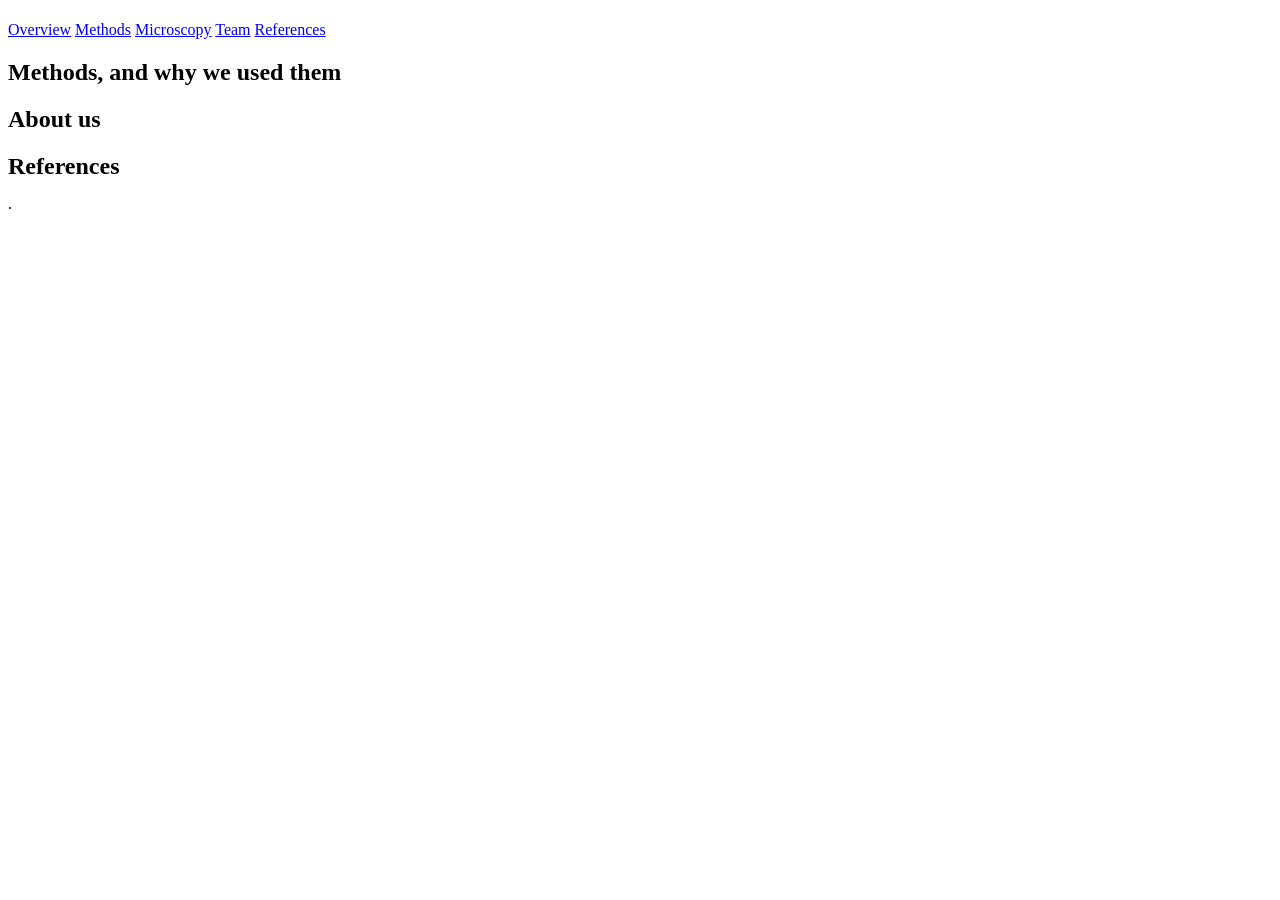
==== index.html @ 8ad6cc35 "Add files via upload" ====
<!doctype html>
<html lang="en">
<head>
  <meta charset="utf-8">
  <meta name="viewport" content="width=device-width, initial-scale=1, viewport-fit=cover">
  <title>CRISPR Project Companion</title>
  <meta name="description" content="Videos, images, methods and references accompanying our CRISPR-Cas poster.">
  <meta name="theme-color" content="#000000">
  <link rel="preconnect" href="https://fonts.googleapis.com">
  <link rel="preconnect" href="https://fonts.gstatic.com" crossorigin>
  <link href="https://fonts.googleapis.com/css2?family=Space+Grotesk:wght@500;600;700&family=Inter:wght@400;500;600&display=swap" rel="stylesheet">
  <link rel="stylesheet" href="assets/style.css">
</head>
<body>
  <div id="preview-banner" class="preview-banner" hidden>Preview of your unsaved draft. Visitors don't see this version.</div>

  <header class="hero">
    <div class="wrap">
      <span class="badge" data-bind="meta.badge"></span>
      <h1 data-bind="meta.title"></h1>
      <p class="subtitle" data-bind="meta.subtitle"></p>
      <p class="course" data-bind="meta.course"></p>
      <figure class="hero-media" id="hero-media"></figure>
    </div>
  </header>

  <nav class="toc" aria-label="Sections">
    <div class="wrap toc-inner">
      <a href="#overview">Overview</a>
      <a href="#methods">Methods</a>
      <a href="#results">Microscopy</a>
      <a href="#team">Team</a>
      <a href="#references">References</a>
    </div>
  </nav>

  <main>
    <section id="overview" class="wrap section">
      <h2 data-bind="overview.heading"></h2>
      <div class="prose" id="overview-body"></div>
    </section>

    <section id="methods" class="wrap section">
      <h2>Methods, and why we used them</h2>
      <ol class="methods" id="methods-list"></ol>
    </section>

    <section id="results" class="wrap section">
      <h2 data-bind="results.heading"></h2>
      <div class="prose" id="results-intro"></div>
      <div class="gallery" id="gallery"></div>
    </section>

    <section id="team" class="wrap section">
      <h2>About us</h2>
      <div class="authors" id="authors"></div>
      <div class="prose ack" id="ack"></div>
    </section>

    <section id="references" class="wrap section">
      <h2>References</h2>
      <ol class="refs" id="refs"></ol>
    </section>
  </main>

  <footer class="wrap footer">
    <p><span data-bind="meta.course"></span> · <span data-bind="meta.date"></span></p>
  </footer>

  <dialog id="lightbox" class="lightbox" aria-label="Enlarged image">
    <button class="lb-close" aria-label="Close">×</button>
    <img alt="">
    <p class="lb-cap"></p>
  </dialog>

  <script src="assets/common.js"></script>
  <script src="assets/site.js"></script>
</body>
</html>
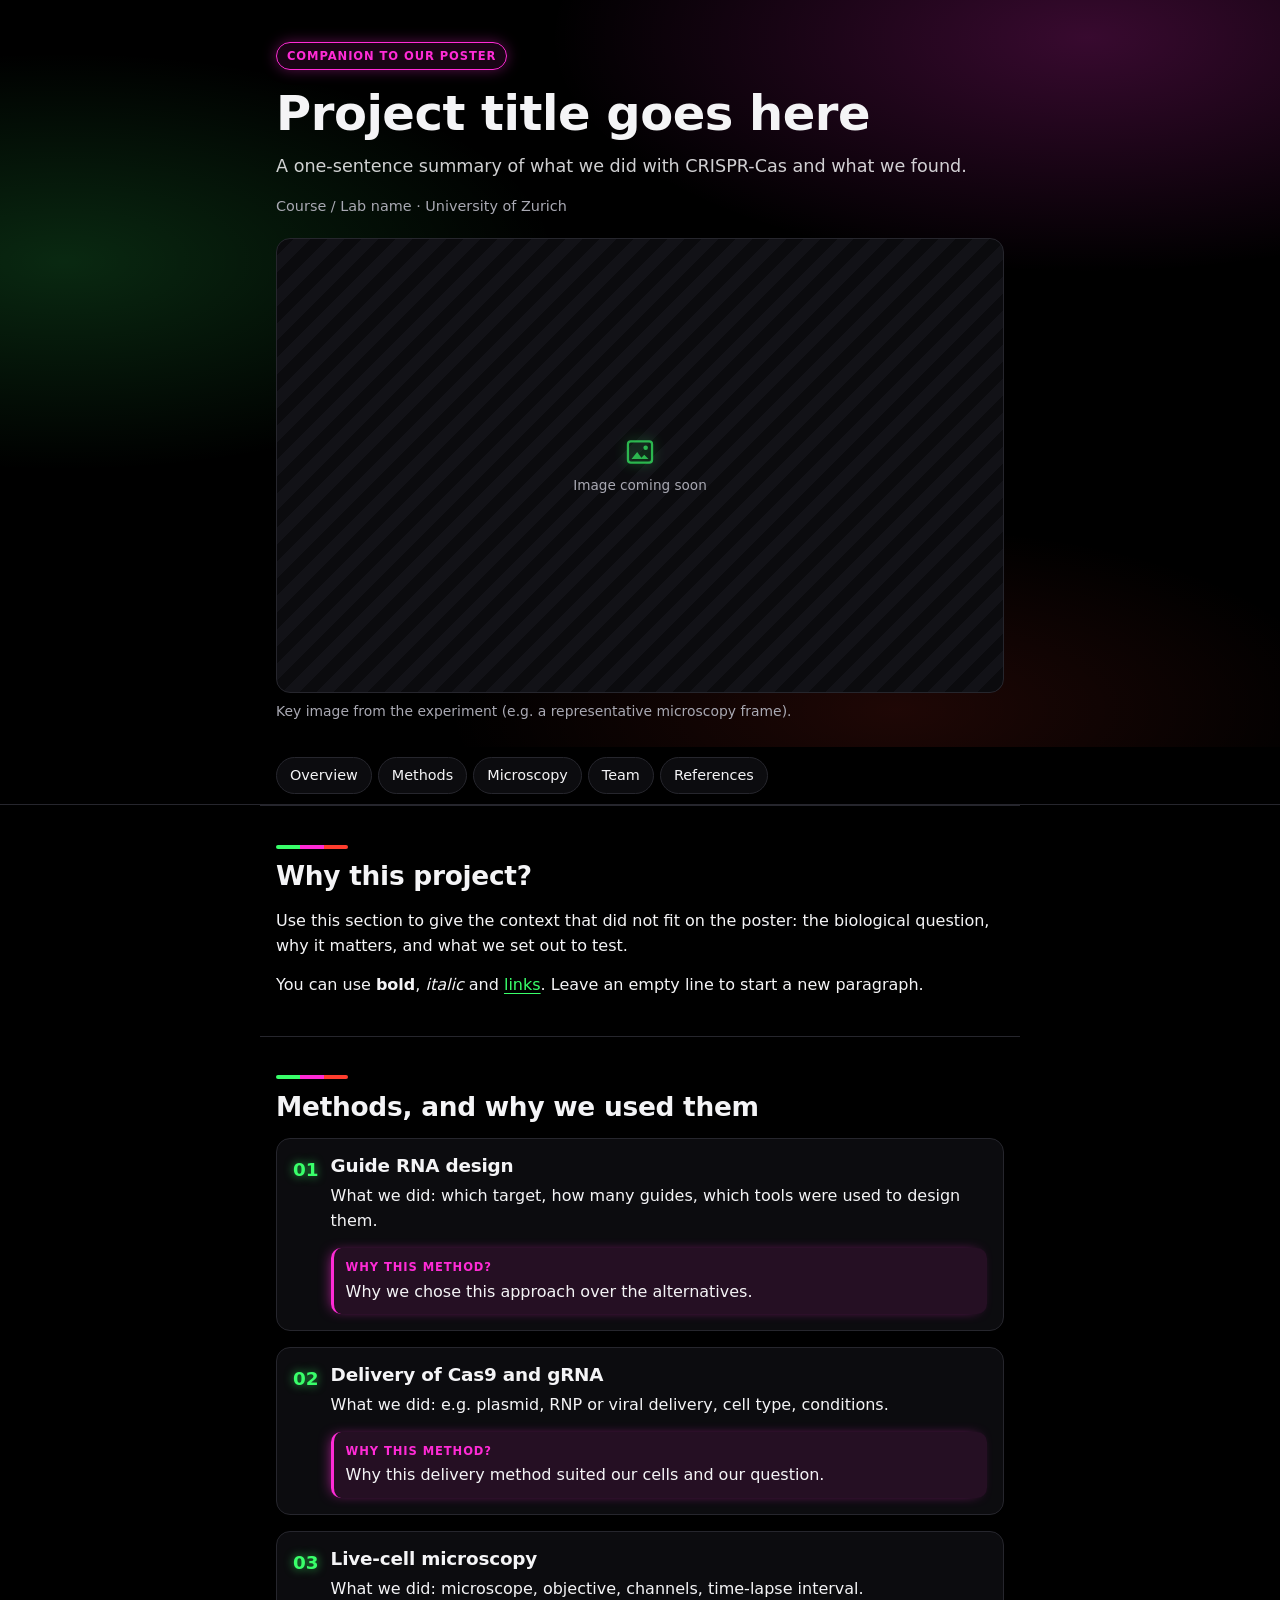
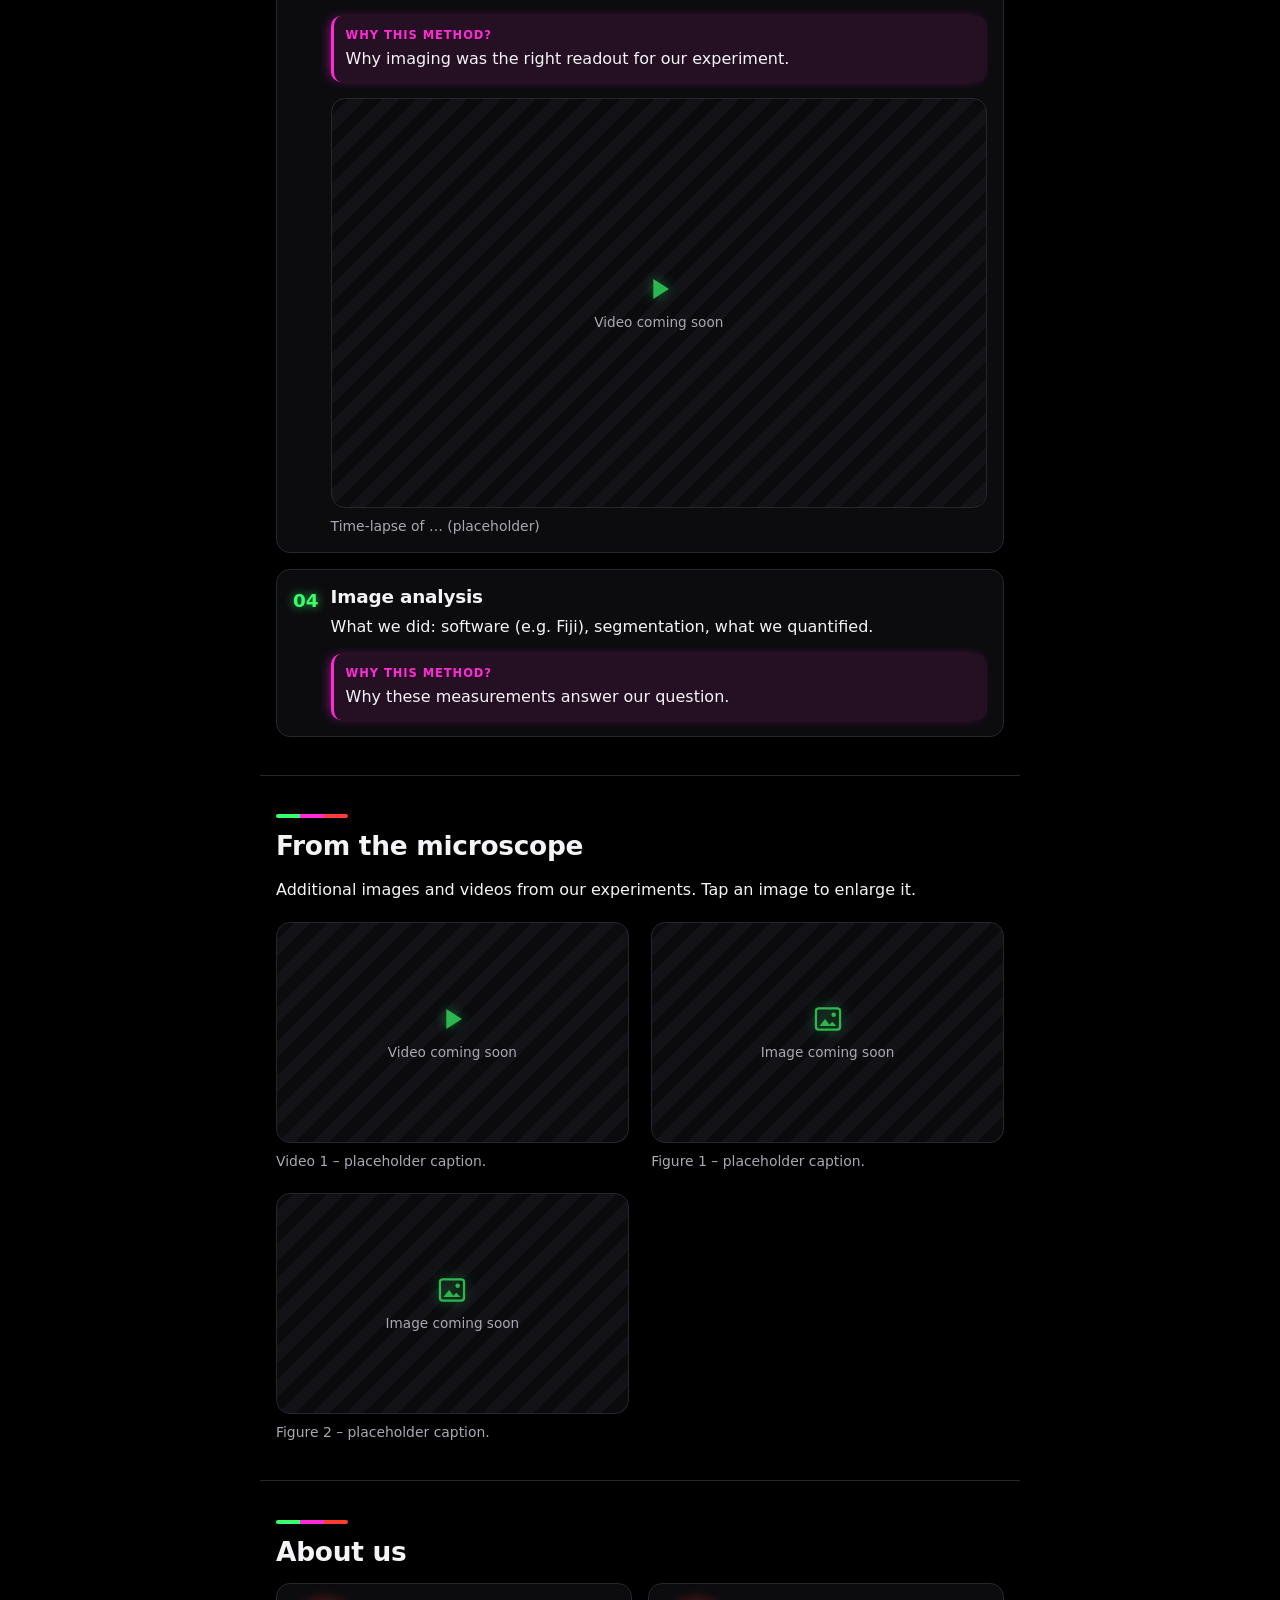
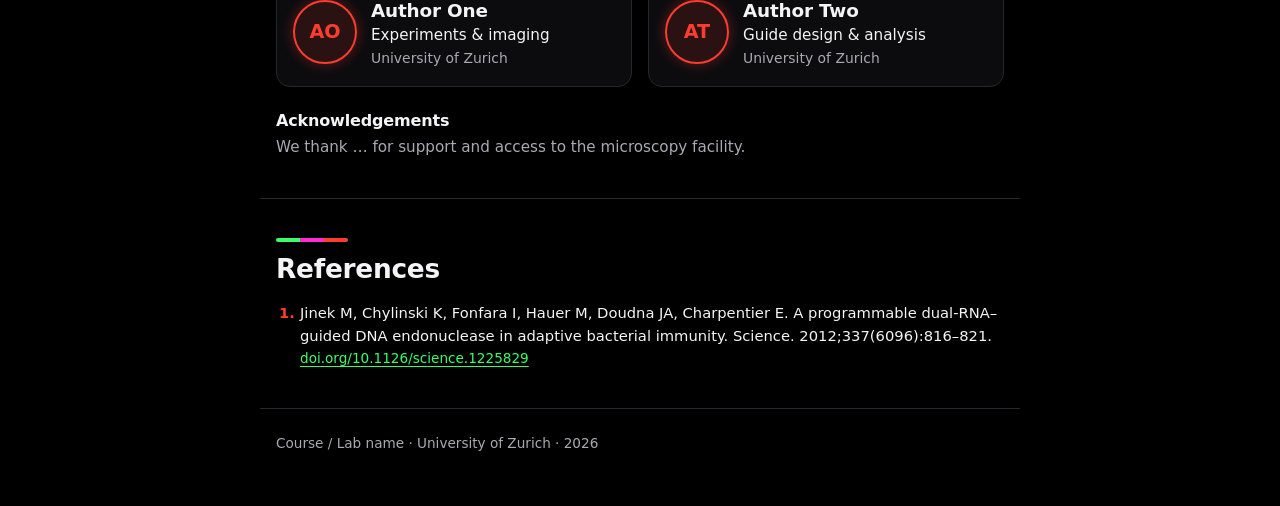
==== commit 61133556: "Add files via upload" ====
--- a/index.html
+++ b/index.html
@@ -9,7 +9,7 @@
   <link rel="preconnect" href="https://fonts.googleapis.com">
   <link rel="preconnect" href="https://fonts.gstatic.com" crossorigin>
   <link href="https://fonts.googleapis.com/css2?family=Space+Grotesk:wght@500;600;700&family=Inter:wght@400;500;600&display=swap" rel="stylesheet">
-  <link rel="stylesheet" href="assets/style.css">
+  <link rel="stylesheet" href="style.css">
 </head>
 <body>
   <div id="preview-banner" class="preview-banner" hidden>Preview of your unsaved draft. Visitors don't see this version.</div>
@@ -73,7 +73,7 @@
     <p class="lb-cap"></p>
   </dialog>
 
-  <script src="assets/common.js"></script>
-  <script src="assets/site.js"></script>
+  <script src="common.js"></script>
+  <script src="site.js"></script>
 </body>
 </html>
--- a/style.css
+++ b/style.css
@@ -0,0 +1,157 @@
+/* Fluorescence palette: always black, like a microscopy image. */
+:root {
+  --bg: #000000;
+  --surface: #0c0c0f;
+  --surface-2: #16161b;
+  --ink: #f4f4f6;
+  --ink-2: #a9a9b3;
+  --line: #26262d;
+
+  --gfp: #39ff6a;       /* GFP green: links, numbers, primary accent */
+  --magenta: #ff2bd6;   /* magenta: "why" boxes, badge */
+  --farred: #ff3d2e;    /* far-red: authors, references */
+  --gfp-soft: rgba(57, 255, 106, 0.10);
+  --magenta-soft: rgba(255, 43, 214, 0.10);
+  --farred-soft: rgba(255, 61, 46, 0.12);
+
+  --radius: 14px;
+  --display: "Space Grotesk", Inter, system-ui, sans-serif;
+  --sans: Inter, system-ui, -apple-system, "Segoe UI", sans-serif;
+  color-scheme: dark;
+}
+
+* { box-sizing: border-box; }
+html { scroll-behavior: smooth; scroll-padding-top: 64px; -webkit-text-size-adjust: 100%; background: var(--bg); }
+body {
+  margin: 0; background: var(--bg); color: var(--ink);
+  font: 16px/1.6 var(--sans); overflow-x: hidden;
+}
+img, video { max-width: 100%; display: block; }
+a { color: var(--gfp); text-underline-offset: 3px; }
+h1, h2, h3 { font-family: var(--display); line-height: 1.15; margin: 0; text-wrap: balance; letter-spacing: -0.01em; }
+h2 { font-size: 1.65rem; font-weight: 700; margin-bottom: 1rem; }
+h2::before {
+  content: ""; display: block; width: 72px; height: 4px; border-radius: 2px; margin-bottom: 0.8rem;
+  background: linear-gradient(90deg, var(--gfp) 0 33%, var(--magenta) 33% 66%, var(--farred) 66%);
+}
+h3 { font-size: 1.15rem; font-weight: 600; }
+p { margin: 0 0 0.8em; }
+
+.wrap { max-width: 760px; margin: 0 auto; padding: 0 16px; }
+.section { padding: 2.4rem 16px; border-top: 1px solid var(--line); }
+.prose p:last-child { margin-bottom: 0; }
+
+.preview-banner {
+  position: sticky; top: 0; z-index: 30; background: var(--farred); color: #000; font-weight: 600;
+  font-size: 0.85rem; text-align: center; padding: 6px 12px;
+}
+
+/* Hero: faint fluorescent glows on black */
+.hero {
+  padding: 2.6rem 0 1.6rem;
+  background:
+    radial-gradient(60% 45% at 85% 5%, rgba(255, 43, 214, 0.22), transparent 70%),
+    radial-gradient(55% 40% at 5% 35%, rgba(57, 255, 106, 0.16), transparent 70%),
+    radial-gradient(50% 35% at 70% 95%, rgba(255, 61, 46, 0.12), transparent 70%);
+}
+.badge {
+  display: inline-block; font-size: 0.72rem; font-weight: 600; letter-spacing: 0.08em; text-transform: uppercase;
+  color: var(--magenta); border: 1px solid var(--magenta); background: var(--magenta-soft);
+  padding: 4px 10px; border-radius: 999px; margin-bottom: 1rem; box-shadow: 0 0 14px rgba(255, 43, 214, 0.35);
+}
+.badge:empty { display: none; }
+.hero h1 { font-size: clamp(2rem, 8vw, 3rem); font-weight: 700; margin-bottom: 0.7rem; }
+.subtitle { font-size: 1.1rem; color: var(--ink); opacity: 0.85; }
+.course { font-size: 0.9rem; color: var(--ink-2); margin-bottom: 1.3rem; }
+#hero-media .media { margin-top: 0.4rem; }
+
+/* Section nav */
+.toc {
+  position: sticky; top: 0; z-index: 20; background: rgba(0, 0, 0, 0.82);
+  backdrop-filter: blur(10px); -webkit-backdrop-filter: blur(10px); border-bottom: 1px solid var(--line);
+}
+.toc-inner { display: flex; gap: 6px; overflow-x: auto; padding-top: 10px; padding-bottom: 10px; scrollbar-width: none; }
+.toc-inner::-webkit-scrollbar { display: none; }
+.toc a {
+  flex: none; text-decoration: none; color: var(--ink); font-size: 0.9rem; font-weight: 500;
+  padding: 6px 13px; border: 1px solid var(--line); border-radius: 999px; background: var(--surface);
+  transition: border-color 0.15s, color 0.15s, box-shadow 0.15s;
+}
+.toc a:hover, .toc a:active, .toc a:focus-visible {
+  color: var(--gfp); border-color: var(--gfp); box-shadow: 0 0 12px rgba(57, 255, 106, 0.35); outline: none;
+}
+
+/* Media */
+.media { margin: 0; }
+.media img, .media video, .placeholder {
+  width: 100%; border-radius: var(--radius); background: #000; border: 1px solid var(--line);
+}
+.media figcaption { font-size: 0.87rem; color: var(--ink-2); margin-top: 0.5rem; line-height: 1.45; }
+.placeholder {
+  aspect-ratio: 16 / 10; display: grid; place-content: center; justify-items: center; gap: 6px;
+  background: repeating-linear-gradient(135deg, #0b0b0e 0 12px, #121217 12px 24px);
+  color: var(--ink-2); font-size: 0.85rem; font-weight: 500;
+}
+.placeholder svg { width: 34px; height: 34px; fill: var(--gfp); color: var(--gfp); opacity: 0.7; filter: drop-shadow(0 0 6px rgba(57, 255, 106, 0.6)); }
+.zoom { all: unset; display: block; cursor: zoom-in; width: 100%; }
+.zoom:focus-visible { outline: 2px solid var(--gfp); border-radius: var(--radius); }
+
+.gallery { display: grid; gap: 1.4rem; margin-top: 1.2rem; }
+@media (min-width: 640px) { .gallery { grid-template-columns: 1fr 1fr; } }
+
+/* Methods */
+.methods { list-style: none; margin: 0; padding: 0; display: grid; gap: 1rem; }
+.method {
+  display: grid; grid-template-columns: auto 1fr; gap: 12px;
+  background: var(--surface); border: 1px solid var(--line); border-radius: var(--radius); padding: 16px;
+}
+.method-num {
+  font-family: var(--display); font-weight: 700; font-size: 1.15rem; color: var(--gfp);
+  text-shadow: 0 0 10px rgba(57, 255, 106, 0.7); font-variant-numeric: tabular-nums;
+}
+.method h3 { margin-bottom: 0.4rem; }
+.method-body { min-width: 0; }
+.why {
+  margin-top: 0.9rem; padding: 10px 12px; background: var(--magenta-soft); border-radius: 10px;
+  border-left: 3px solid var(--magenta); box-shadow: -4px 0 14px -6px rgba(255, 43, 214, 0.8);
+}
+.why-label { display: block; font-size: 0.72rem; font-weight: 600; text-transform: uppercase; letter-spacing: 0.08em; color: var(--magenta); margin-bottom: 2px; }
+.why p:last-child { margin-bottom: 0; }
+.method-media { display: grid; gap: 1rem; margin-top: 1rem; }
+
+/* Authors */
+.authors { display: grid; gap: 1rem; }
+@media (min-width: 640px) { .authors { grid-template-columns: 1fr 1fr; } }
+.author {
+  display: grid; grid-template-columns: 64px 1fr; gap: 14px; align-items: start;
+  background: var(--surface); border: 1px solid var(--line); border-radius: var(--radius); padding: 16px;
+}
+.avatar { width: 64px; height: 64px; border-radius: 50%; object-fit: cover; border: 2px solid var(--farred); }
+.initials {
+  display: grid; place-items: center; background: var(--farred-soft); color: var(--farred);
+  font-family: var(--display); font-weight: 700; font-size: 1.2rem; box-shadow: 0 0 14px rgba(255, 61, 46, 0.35);
+}
+.author .role { color: var(--ink); font-weight: 500; margin: 2px 0 0; font-size: 0.95rem; }
+.author .aff { color: var(--ink-2); font-size: 0.87rem; margin: 0; }
+.author .bio { font-size: 0.92rem; margin-top: 0.5rem; }
+.author .mail { display: inline-block; margin-top: 0.4rem; font-size: 0.87rem; word-break: break-all; }
+.ack { margin-top: 1.6rem; font-size: 0.95rem; color: var(--ink-2); }
+.ack h3 { font-size: 1rem; color: var(--ink); margin-bottom: 0.3rem; }
+
+/* References */
+.refs { padding-left: 1.5rem; margin: 0; display: grid; gap: 0.9rem; font-size: 0.92rem; }
+.refs li::marker { color: var(--farred); font-weight: 700; }
+.ref-link { display: block; word-break: break-all; font-size: 0.85rem; }
+
+.footer { padding: 1.5rem 16px 2.5rem; color: var(--ink-2); font-size: 0.85rem; border-top: 1px solid var(--line); }
+
+/* Lightbox */
+.lightbox { border: 0; padding: 0; background: transparent; max-width: 100vw; max-height: 100vh; width: 100vw; height: 100vh; }
+.lightbox::backdrop { background: rgba(0, 0, 0, 0.94); }
+.lightbox[open] { display: grid; place-content: center; justify-items: center; gap: 10px; padding: 16px; }
+.lightbox img { max-height: 80vh; border-radius: 8px; }
+.lb-cap { color: #ddd; font-size: 0.9rem; text-align: center; max-width: 600px; }
+.lb-close {
+  position: fixed; top: 12px; right: 12px; width: 44px; height: 44px; border-radius: 50%; border: 1px solid var(--gfp);
+  background: rgba(0, 0, 0, 0.6); color: var(--gfp); font-size: 1.6rem; cursor: pointer;
+}
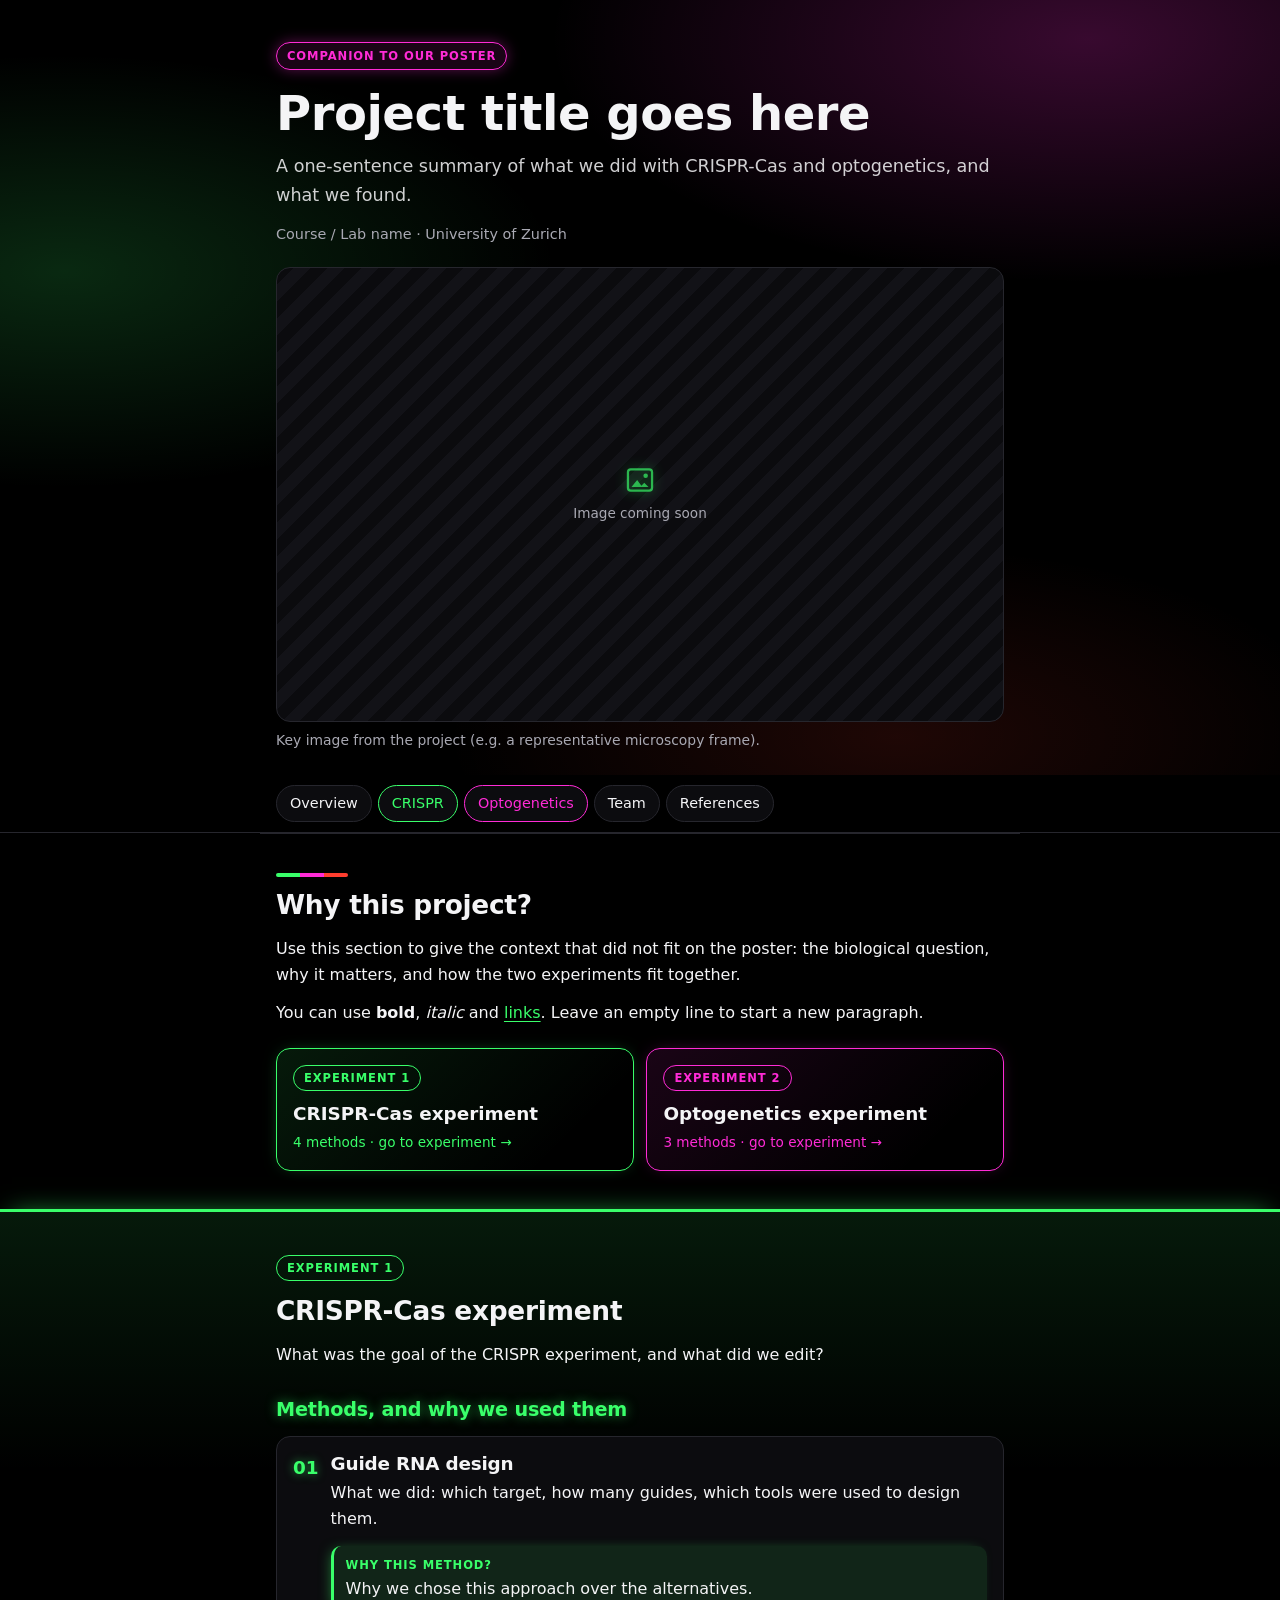
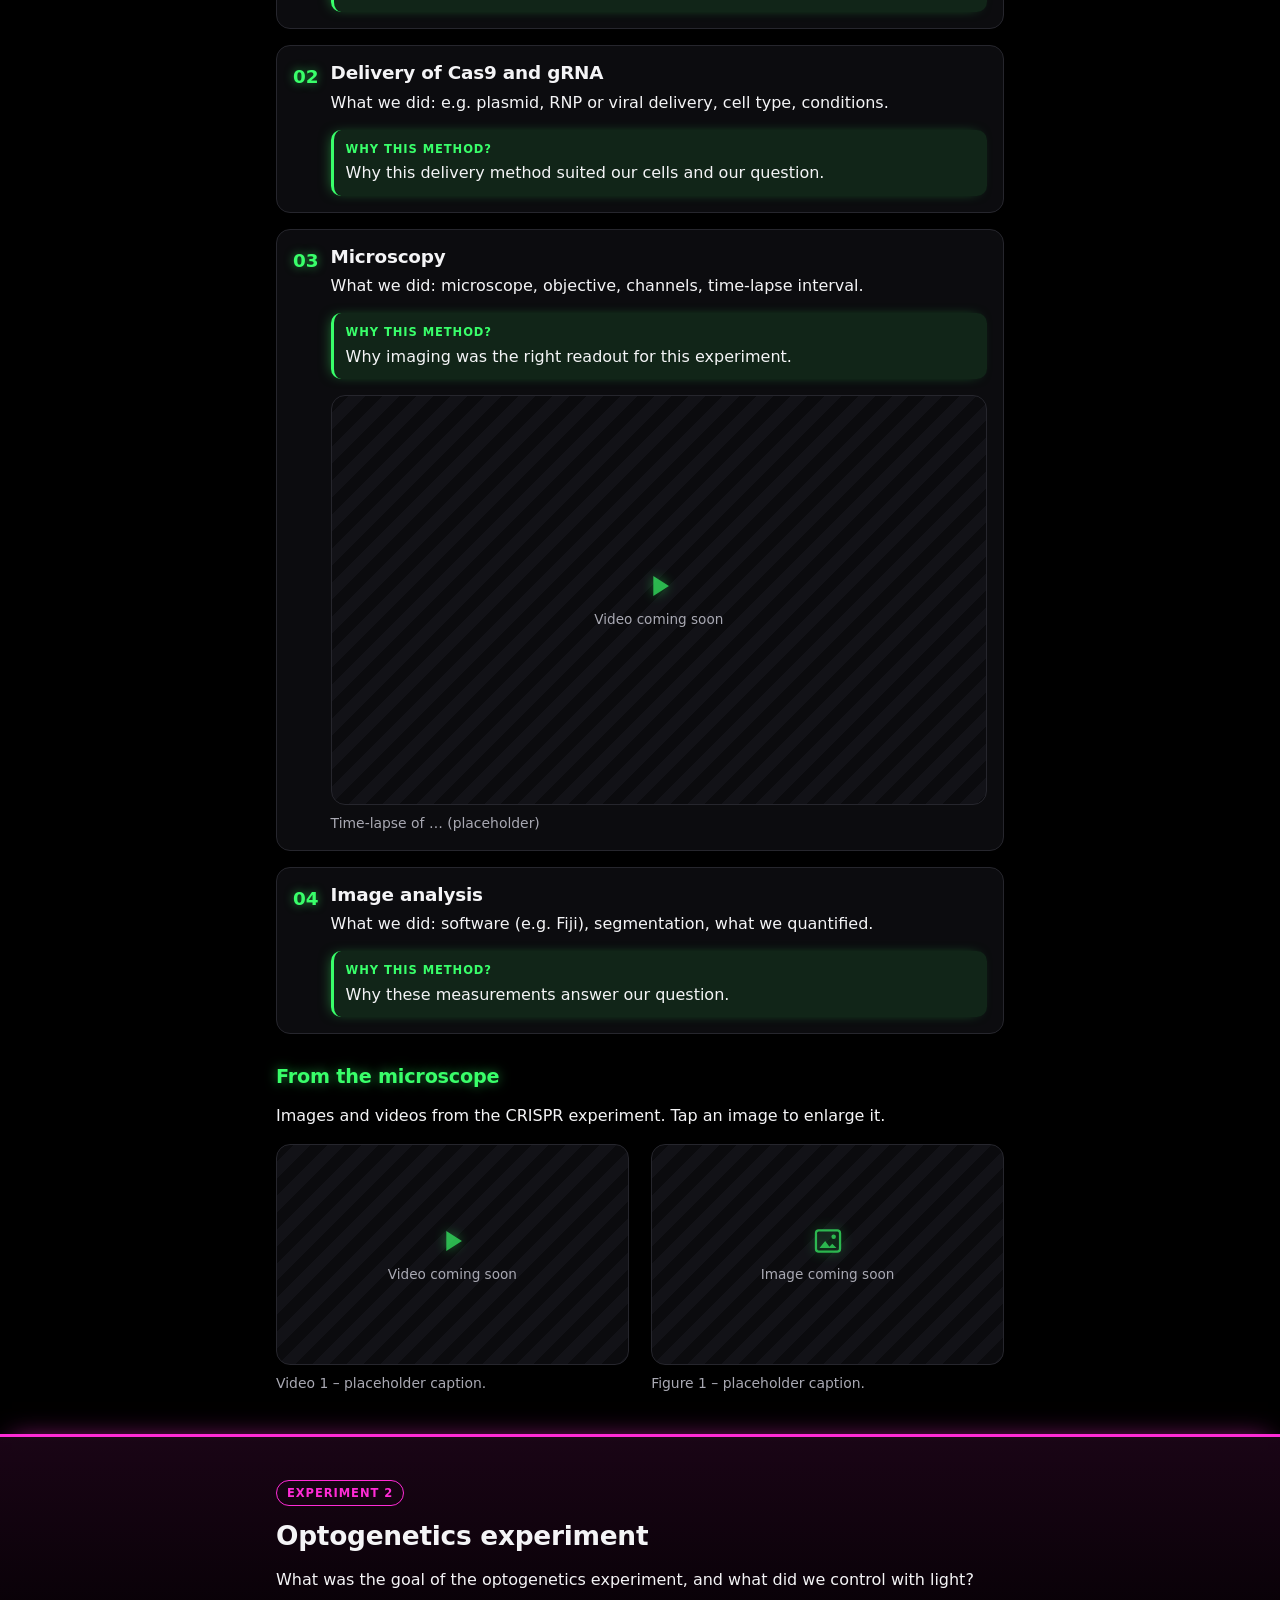
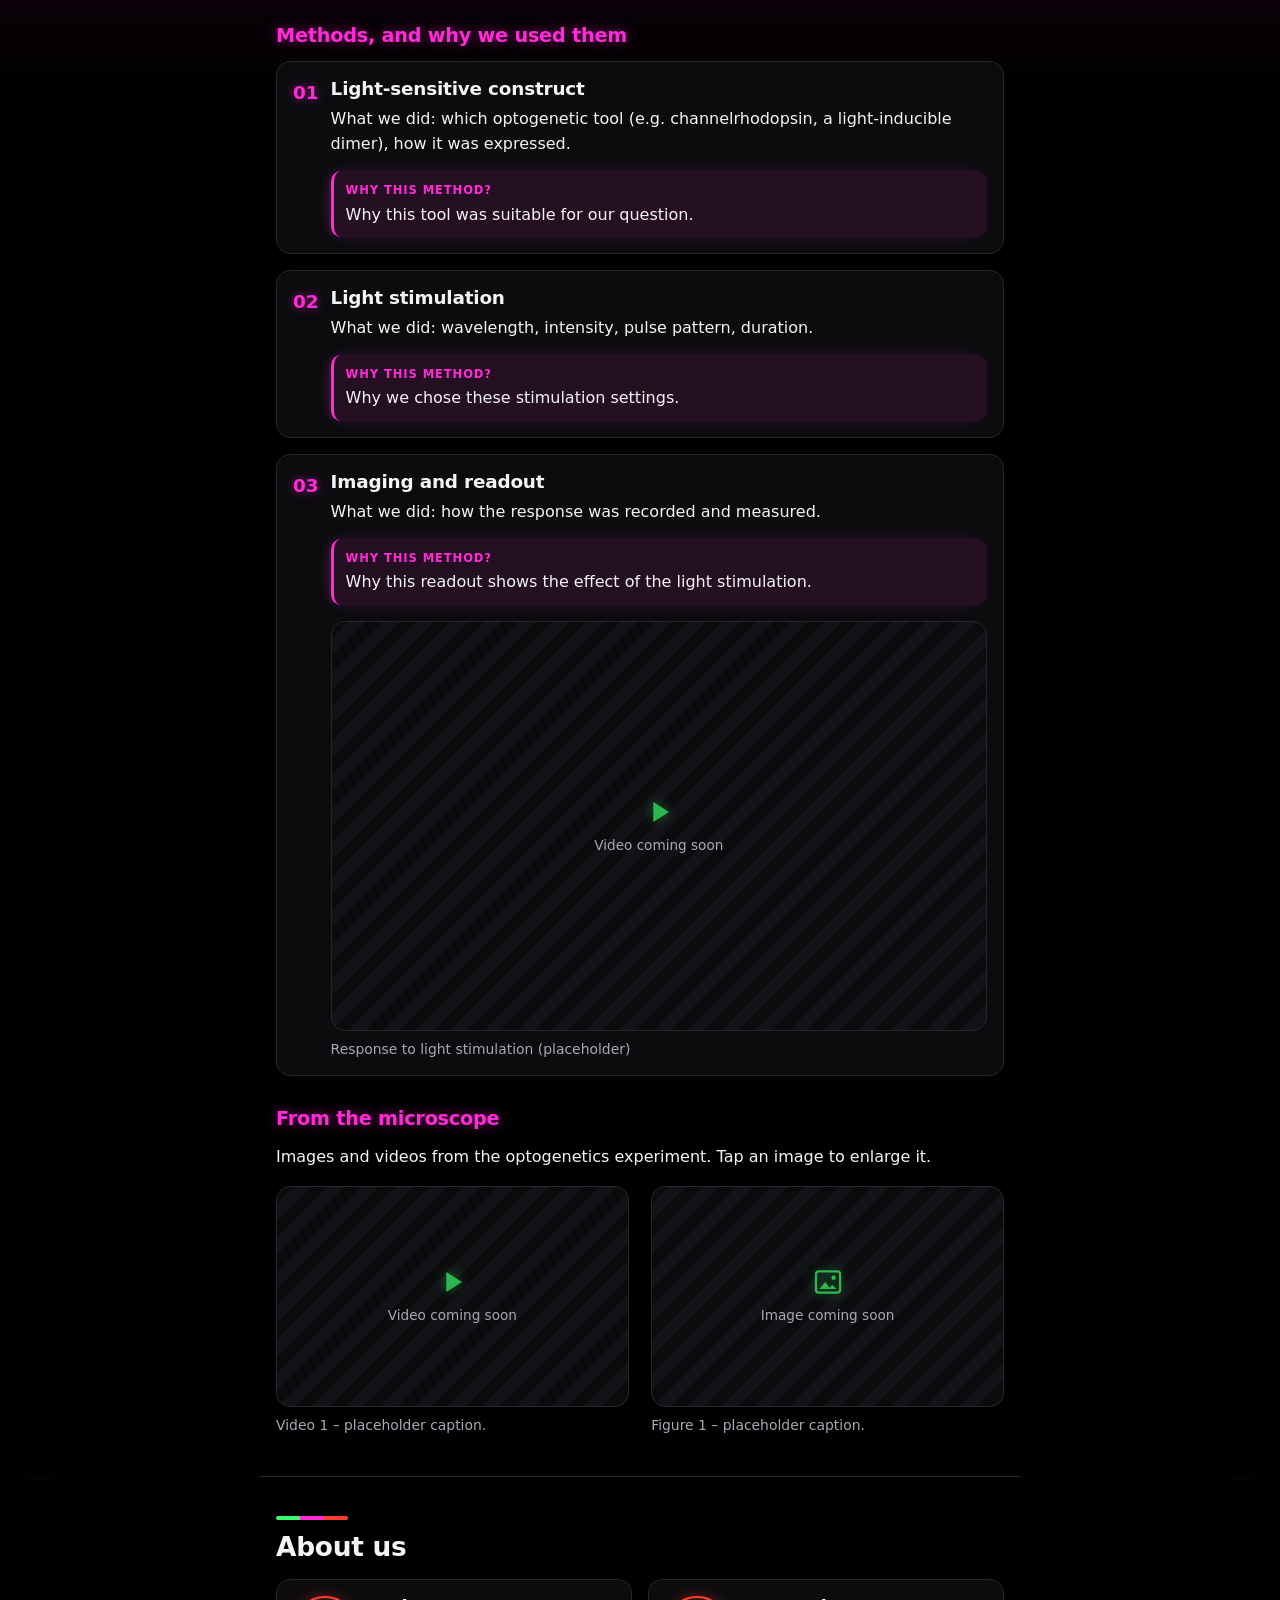
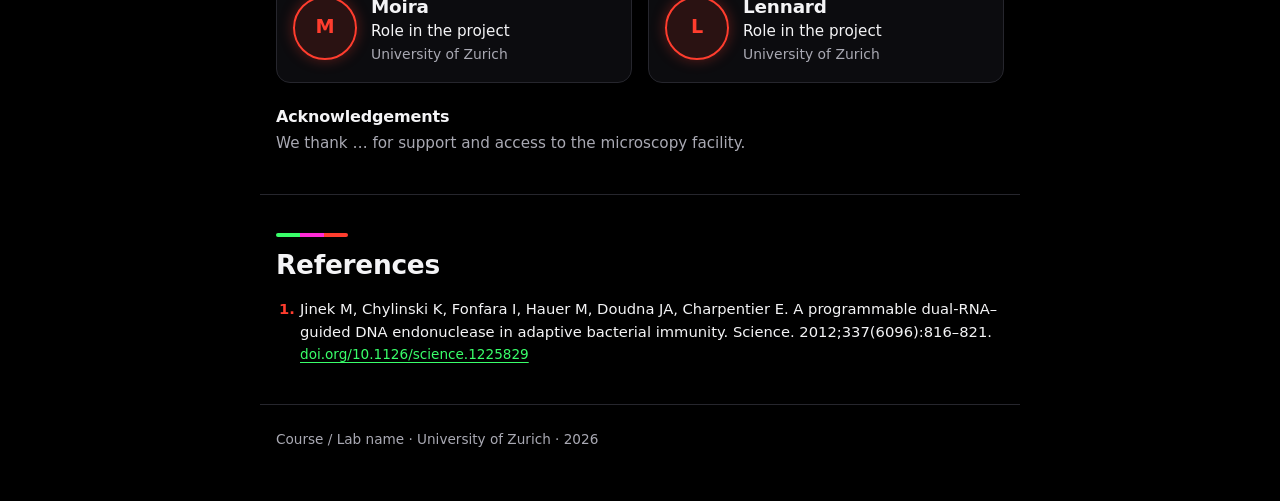
==== commit b92712f7: "Add files via upload" ====
--- a/index.html
+++ b/index.html
@@ -25,31 +25,17 @@
   </header>
 
   <nav class="toc" aria-label="Sections">
-    <div class="wrap toc-inner">
-      <a href="#overview">Overview</a>
-      <a href="#methods">Methods</a>
-      <a href="#results">Microscopy</a>
-      <a href="#team">Team</a>
-      <a href="#references">References</a>
-    </div>
+    <div class="wrap toc-inner" id="toc"></div>
   </nav>
 
   <main>
     <section id="overview" class="wrap section">
       <h2 data-bind="overview.heading"></h2>
       <div class="prose" id="overview-body"></div>
+      <div class="exp-cards" id="exp-cards"></div>
     </section>
 
-    <section id="methods" class="wrap section">
-      <h2>Methods, and why we used them</h2>
-      <ol class="methods" id="methods-list"></ol>
-    </section>
-
-    <section id="results" class="wrap section">
-      <h2 data-bind="results.heading"></h2>
-      <div class="prose" id="results-intro"></div>
-      <div class="gallery" id="gallery"></div>
-    </section>
+    <div id="experiments"></div>
 
     <section id="team" class="wrap section">
       <h2>About us</h2>
--- a/style.css
+++ b/style.css
@@ -99,6 +99,43 @@
 .gallery { display: grid; gap: 1.4rem; margin-top: 1.2rem; }
 @media (min-width: 640px) { .gallery { grid-template-columns: 1fr 1fr; } }
 
+/* Experiments: each one carries its own accent colour (--x) */
+.accent-gfp     { --x: var(--gfp);     --x-soft: var(--gfp-soft);     --x-glow: rgba(57, 255, 106, 0.55); }
+.accent-magenta { --x: var(--magenta); --x-soft: var(--magenta-soft); --x-glow: rgba(255, 43, 214, 0.55); }
+.accent-farred  { --x: var(--farred);  --x-soft: var(--farred-soft);  --x-glow: rgba(255, 61, 46, 0.55); }
+
+.experiment {
+  padding: 2.6rem 0; border-top: 3px solid var(--x);
+  background: linear-gradient(180deg, var(--x-soft), transparent 260px);
+  box-shadow: 0 -8px 24px -12px var(--x-glow);
+}
+.experiment h2::before { display: none; }
+.exp-kicker {
+  display: inline-block; font-size: 0.72rem; font-weight: 600; letter-spacing: 0.08em; text-transform: uppercase;
+  color: var(--x); border: 1px solid var(--x); border-radius: 999px; padding: 3px 10px; margin-bottom: 0.9rem;
+}
+.experiment h2 { color: var(--ink); }
+.experiment h3.sub {
+  font-size: 1.2rem; margin: 2rem 0 0.9rem; color: var(--x); text-shadow: 0 0 12px var(--x-glow);
+}
+.experiment .gallery { margin-top: 1rem; }
+
+.exp-cards { display: grid; gap: 0.8rem; margin-top: 1.4rem; }
+@media (min-width: 560px) { .exp-cards { grid-template-columns: 1fr 1fr; } }
+.exp-card {
+  display: grid; gap: 4px; text-decoration: none; color: var(--ink); padding: 16px;
+  border: 1px solid var(--x); border-radius: var(--radius);
+  background: linear-gradient(135deg, var(--x-soft), transparent 80%);
+  box-shadow: 0 0 18px -8px var(--x-glow); transition: box-shadow 0.15s;
+}
+.exp-card:hover, .exp-card:focus-visible { box-shadow: 0 0 24px -4px var(--x-glow); outline: none; }
+.exp-card .exp-kicker { margin-bottom: 0.2rem; justify-self: start; }
+.exp-card strong { font-family: var(--display); font-size: 1.15rem; }
+.exp-go { font-size: 0.85rem; color: var(--x); }
+
+.toc a.toc-exp { border-color: var(--x); color: var(--x); }
+.toc a.toc-exp:hover, .toc a.toc-exp:focus-visible { box-shadow: 0 0 12px var(--x-glow); }
+
 /* Methods */
 .methods { list-style: none; margin: 0; padding: 0; display: grid; gap: 1rem; }
 .method {
@@ -106,16 +143,16 @@
   background: var(--surface); border: 1px solid var(--line); border-radius: var(--radius); padding: 16px;
 }
 .method-num {
-  font-family: var(--display); font-weight: 700; font-size: 1.15rem; color: var(--gfp);
-  text-shadow: 0 0 10px rgba(57, 255, 106, 0.7); font-variant-numeric: tabular-nums;
+  font-family: var(--display); font-weight: 700; font-size: 1.15rem; color: var(--x, var(--gfp));
+  text-shadow: 0 0 10px var(--x-glow, rgba(57, 255, 106, 0.7)); font-variant-numeric: tabular-nums;
 }
 .method h3 { margin-bottom: 0.4rem; }
 .method-body { min-width: 0; }
 .why {
-  margin-top: 0.9rem; padding: 10px 12px; background: var(--magenta-soft); border-radius: 10px;
-  border-left: 3px solid var(--magenta); box-shadow: -4px 0 14px -6px rgba(255, 43, 214, 0.8);
+  margin-top: 0.9rem; padding: 10px 12px; background: var(--x-soft, var(--magenta-soft)); border-radius: 10px;
+  border-left: 3px solid var(--x, var(--magenta)); box-shadow: -4px 0 14px -6px var(--x-glow, rgba(255, 43, 214, 0.8));
 }
-.why-label { display: block; font-size: 0.72rem; font-weight: 600; text-transform: uppercase; letter-spacing: 0.08em; color: var(--magenta); margin-bottom: 2px; }
+.why-label { display: block; font-size: 0.72rem; font-weight: 600; text-transform: uppercase; letter-spacing: 0.08em; color: var(--x, var(--magenta)); margin-bottom: 2px; }
 .why p:last-child { margin-bottom: 0; }
 .method-media { display: grid; gap: 1rem; margin-top: 1rem; }
 
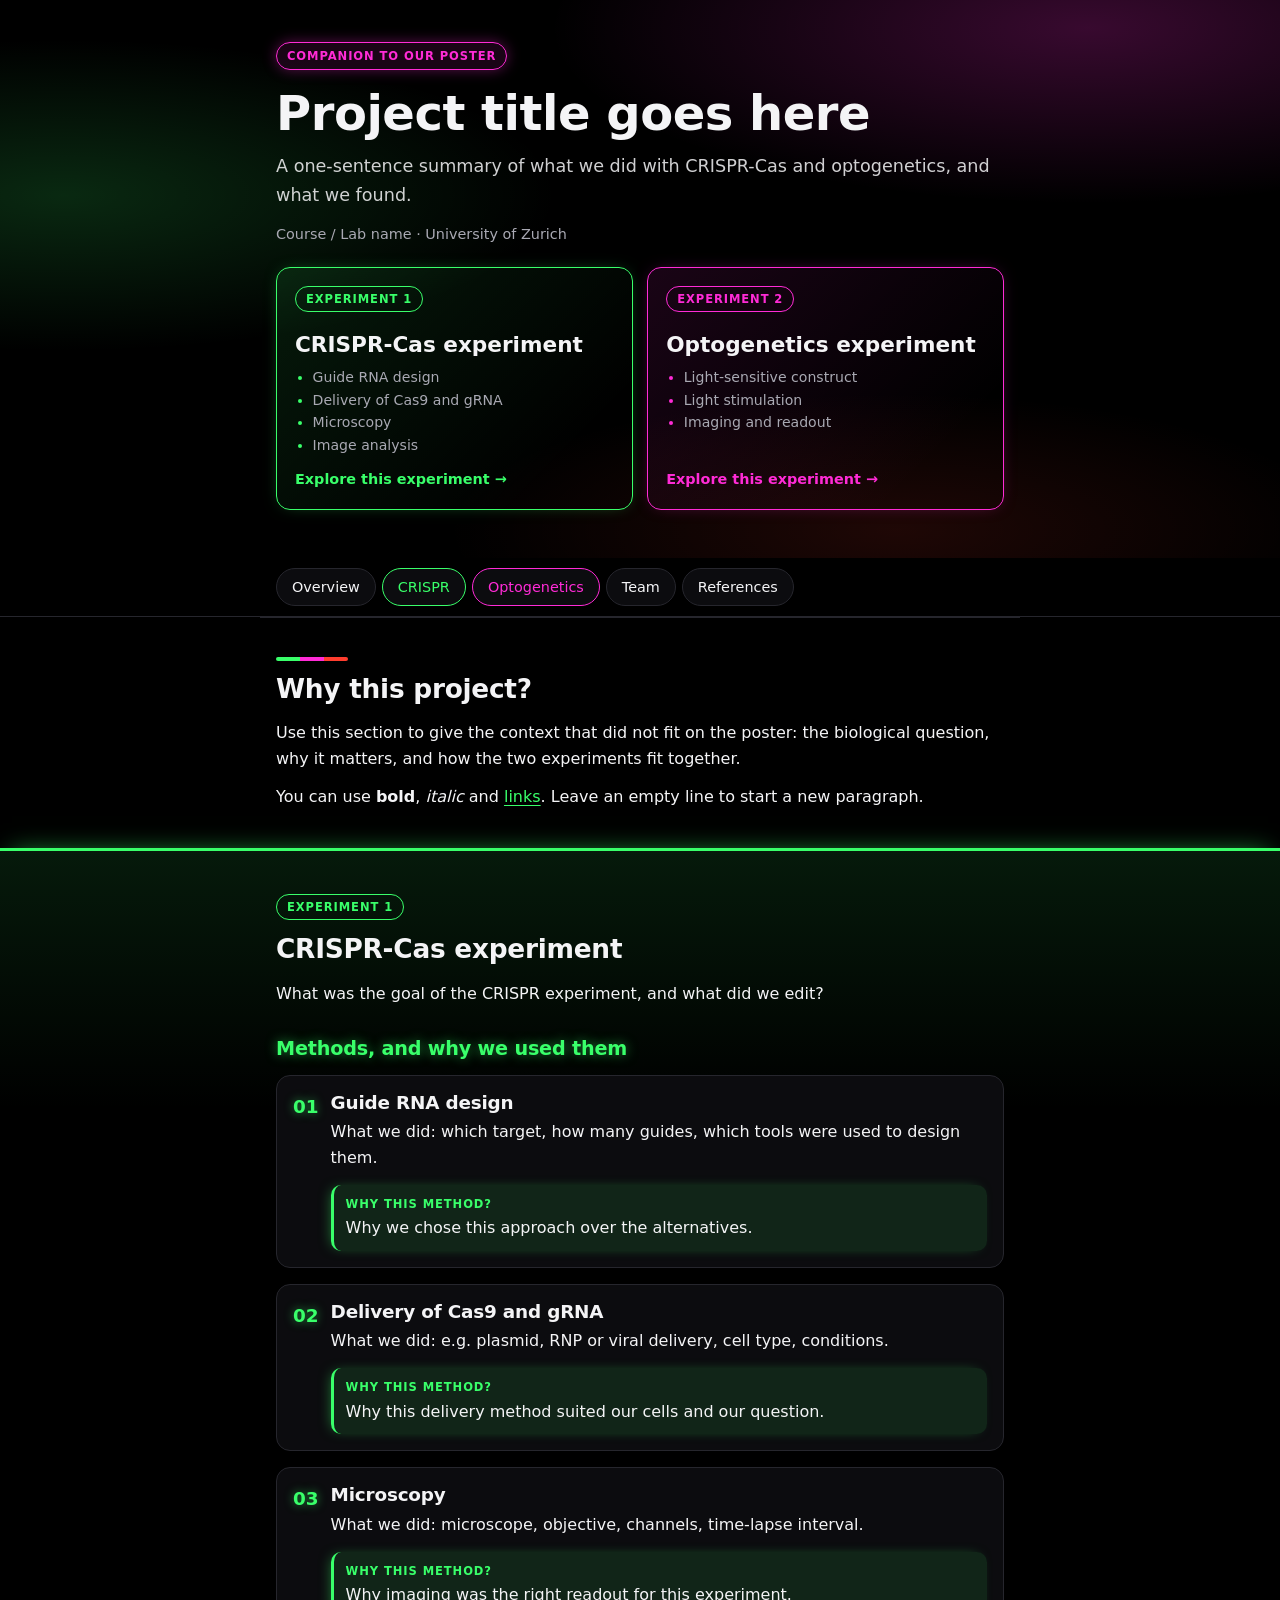
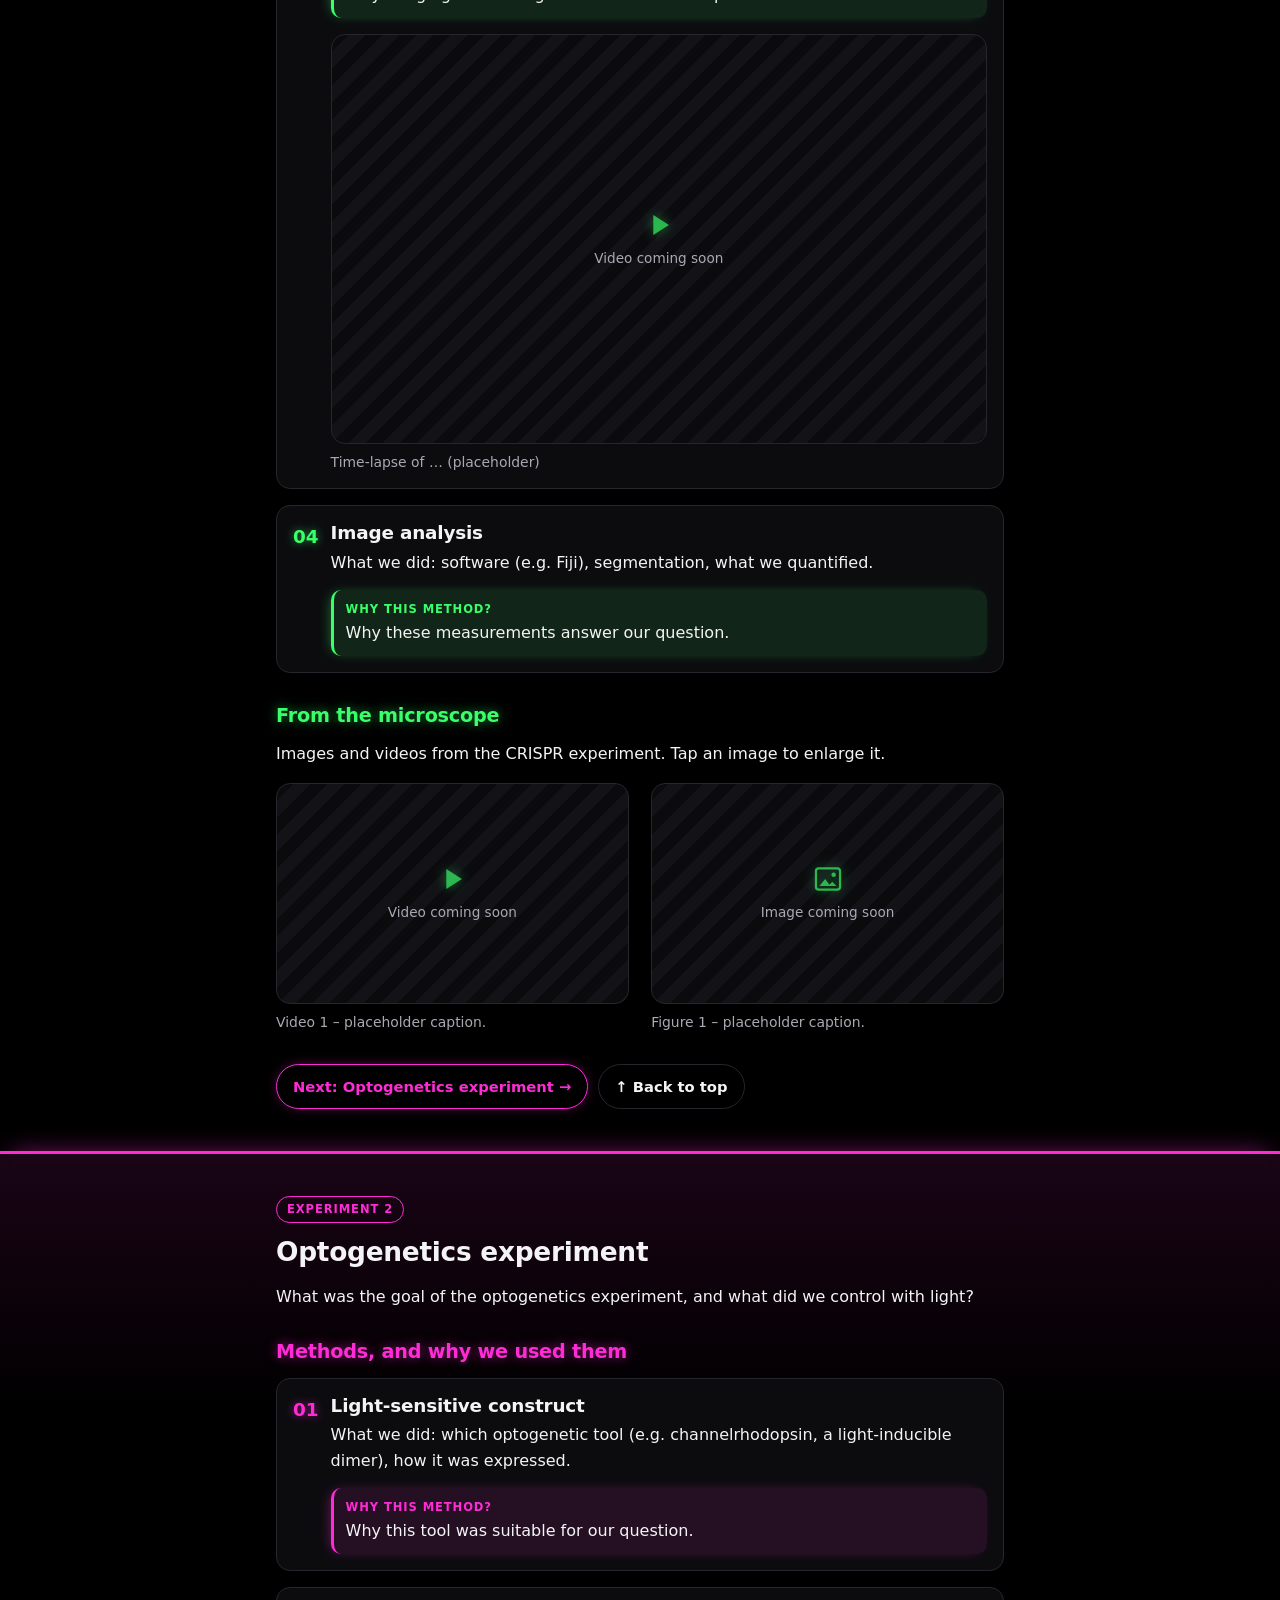
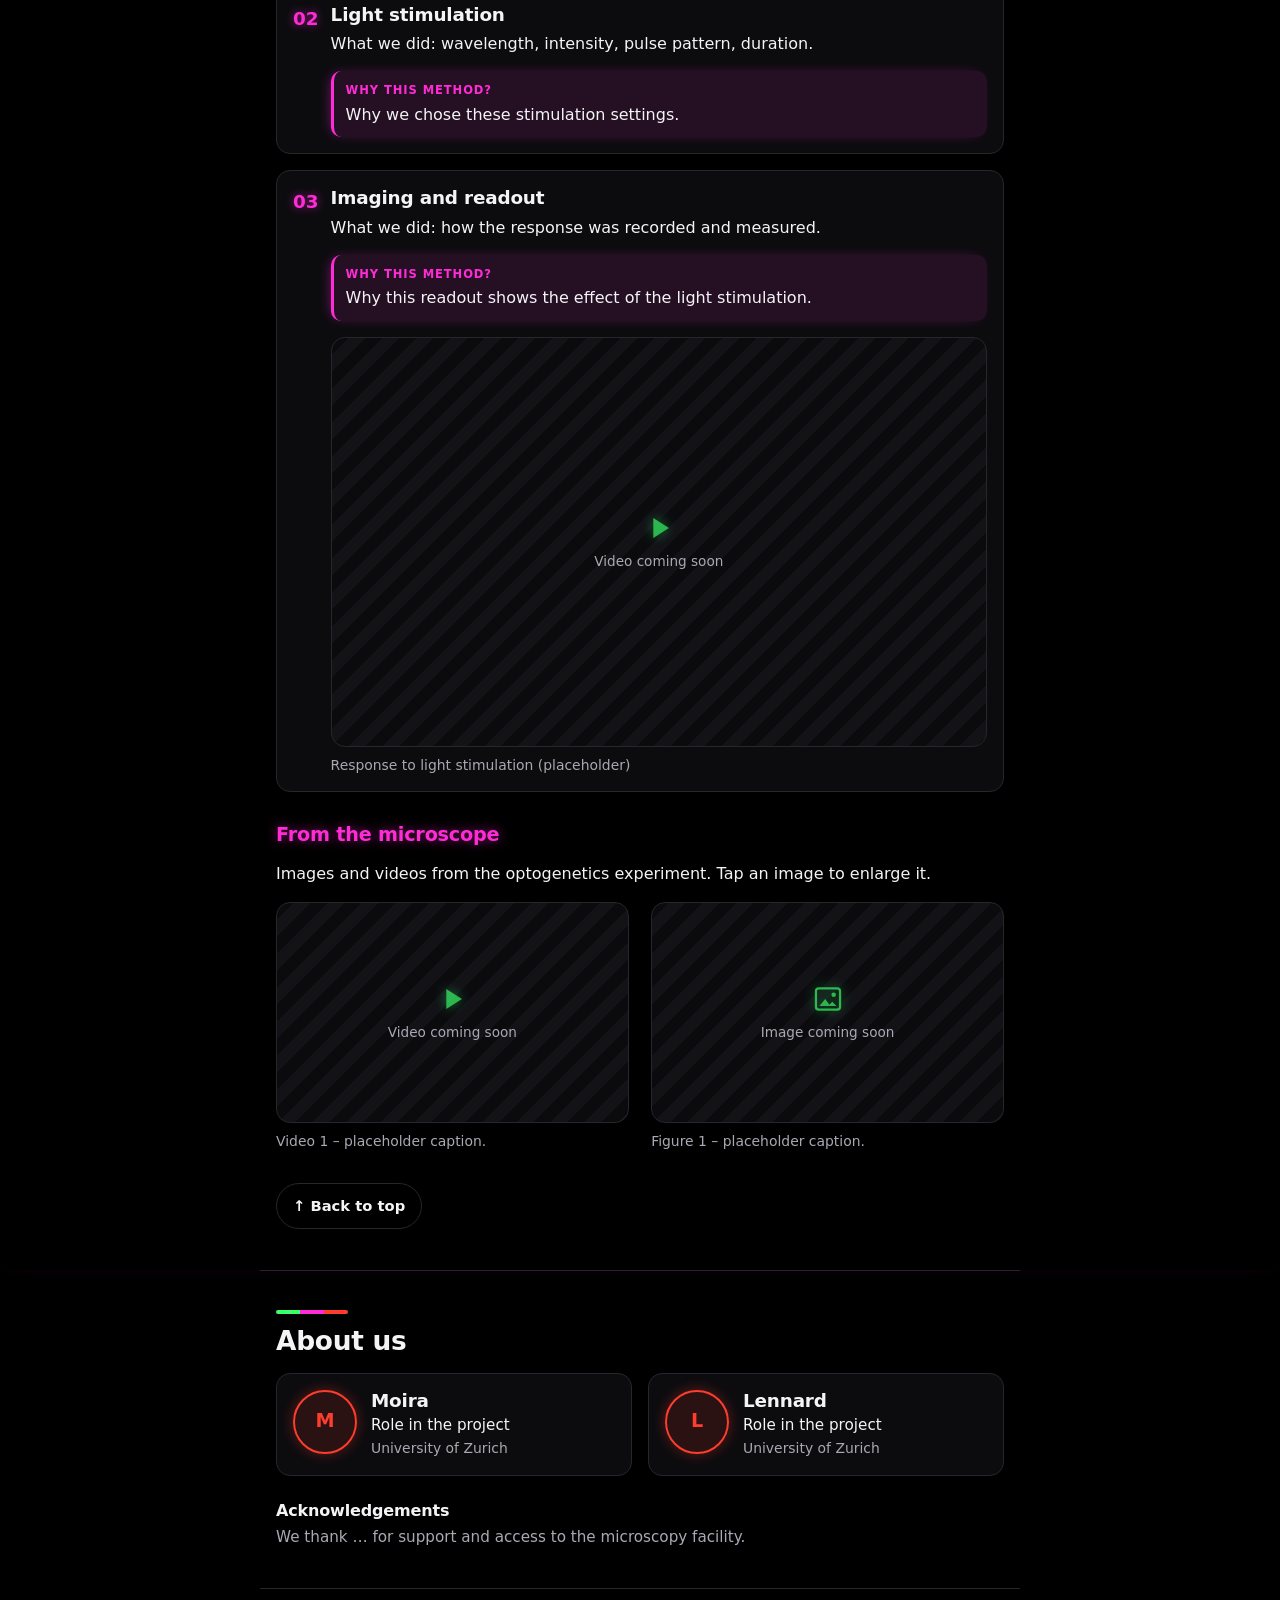
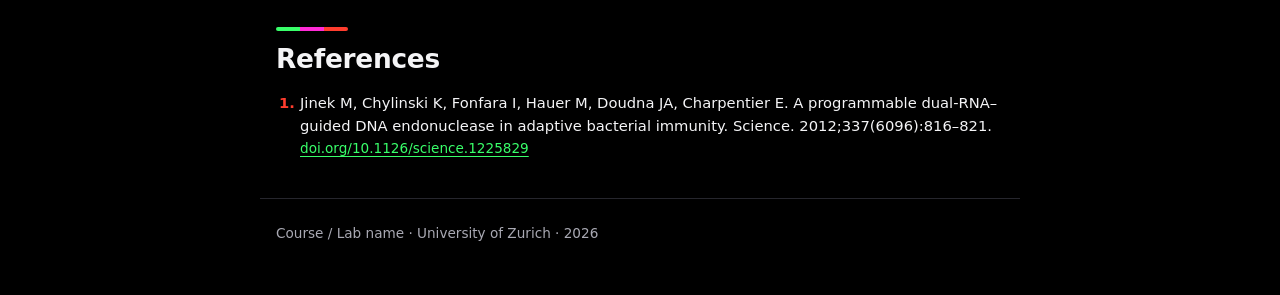
==== commit 205021e1: "Add files via upload" ====
--- a/index.html
+++ b/index.html
@@ -14,12 +14,13 @@
 <body>
   <div id="preview-banner" class="preview-banner" hidden>Preview of your unsaved draft. Visitors don't see this version.</div>
 
-  <header class="hero">
+  <header class="hero" id="top">
     <div class="wrap">
       <span class="badge" data-bind="meta.badge"></span>
       <h1 data-bind="meta.title"></h1>
       <p class="subtitle" data-bind="meta.subtitle"></p>
       <p class="course" data-bind="meta.course"></p>
+      <div class="exp-cards" id="exp-cards"></div>
       <figure class="hero-media" id="hero-media"></figure>
     </div>
   </header>
@@ -32,7 +33,6 @@
     <section id="overview" class="wrap section">
       <h2 data-bind="overview.heading"></h2>
       <div class="prose" id="overview-body"></div>
-      <div class="exp-cards" id="exp-cards"></div>
     </section>
 
     <div id="experiments"></div>
--- a/style.css
+++ b/style.css
@@ -70,11 +70,17 @@
   position: sticky; top: 0; z-index: 20; background: rgba(0, 0, 0, 0.82);
   backdrop-filter: blur(10px); -webkit-backdrop-filter: blur(10px); border-bottom: 1px solid var(--line);
 }
-.toc-inner { display: flex; gap: 6px; overflow-x: auto; padding-top: 10px; padding-bottom: 10px; scrollbar-width: none; }
+.toc-inner {
+  display: flex; gap: 6px; overflow-x: auto; padding-top: 10px; padding-bottom: 10px; scrollbar-width: none;
+  scroll-behavior: smooth; padding-right: 40px;
+  /* fade on the right hints that the menu can be swiped */
+  -webkit-mask-image: linear-gradient(to right, #000 calc(100% - 36px), transparent);
+          mask-image: linear-gradient(to right, #000 calc(100% - 36px), transparent);
+}
 .toc-inner::-webkit-scrollbar { display: none; }
 .toc a {
   flex: none; text-decoration: none; color: var(--ink); font-size: 0.9rem; font-weight: 500;
-  padding: 6px 13px; border: 1px solid var(--line); border-radius: 999px; background: var(--surface);
+  padding: 9px 15px; line-height: 1.25; border: 1px solid var(--line); border-radius: 999px; background: var(--surface);
   transition: border-color 0.15s, color 0.15s, box-shadow 0.15s;
 }
 .toc a:hover, .toc a:active, .toc a:focus-visible {
@@ -120,21 +126,33 @@
 }
 .experiment .gallery { margin-top: 1rem; }
 
-.exp-cards { display: grid; gap: 0.8rem; margin-top: 1.4rem; }
+.exp-cards { display: grid; gap: 0.9rem; margin: 0.4rem 0 1.4rem; }
 @media (min-width: 560px) { .exp-cards { grid-template-columns: 1fr 1fr; } }
 .exp-card {
-  display: grid; gap: 4px; text-decoration: none; color: var(--ink); padding: 16px;
+  display: flex; flex-direction: column; gap: 6px; text-decoration: none; color: var(--ink); padding: 18px;
   border: 1px solid var(--x); border-radius: var(--radius);
   background: linear-gradient(135deg, var(--x-soft), transparent 80%);
   box-shadow: 0 0 18px -8px var(--x-glow); transition: box-shadow 0.15s;
 }
 .exp-card:hover, .exp-card:focus-visible { box-shadow: 0 0 24px -4px var(--x-glow); outline: none; }
-.exp-card .exp-kicker { margin-bottom: 0.2rem; justify-self: start; }
-.exp-card strong { font-family: var(--display); font-size: 1.15rem; }
-.exp-go { font-size: 0.85rem; color: var(--x); }
+.exp-card .exp-kicker { align-self: flex-start; }
+.exp-card strong { font-family: var(--display); font-size: 1.35rem; line-height: 1.2; }
+.exp-methods { margin: 2px 0 0; padding-left: 1.1rem; font-size: 0.88rem; color: var(--ink-2); }
+.exp-methods li::marker { color: var(--x); }
+.exp-go { margin-top: auto; padding-top: 6px; font-size: 0.9rem; font-weight: 600; color: var(--x); }
 
 .toc a.toc-exp { border-color: var(--x); color: var(--x); }
 .toc a.toc-exp:hover, .toc a.toc-exp:focus-visible { box-shadow: 0 0 12px var(--x-glow); }
+/* current section, set while scrolling */
+.toc a.active { color: #000; background: var(--gfp); border-color: var(--gfp); }
+.toc a.toc-exp.active { color: #000; background: var(--x); border-color: var(--x); box-shadow: 0 0 14px var(--x-glow); }
+
+.exp-next { display: flex; flex-wrap: wrap; gap: 10px; margin-top: 2rem; }
+.exp-next a {
+  display: inline-flex; align-items: center; min-height: 44px; padding: 10px 16px; border-radius: 999px;
+  text-decoration: none; font-weight: 600; font-size: 0.92rem; border: 1px solid var(--line); color: var(--ink);
+}
+.exp-next a.next { border-color: var(--x); color: var(--x); box-shadow: 0 0 14px -4px var(--x-glow); }
 
 /* Methods */
 .methods { list-style: none; margin: 0; padding: 0; display: grid; gap: 1rem; }
